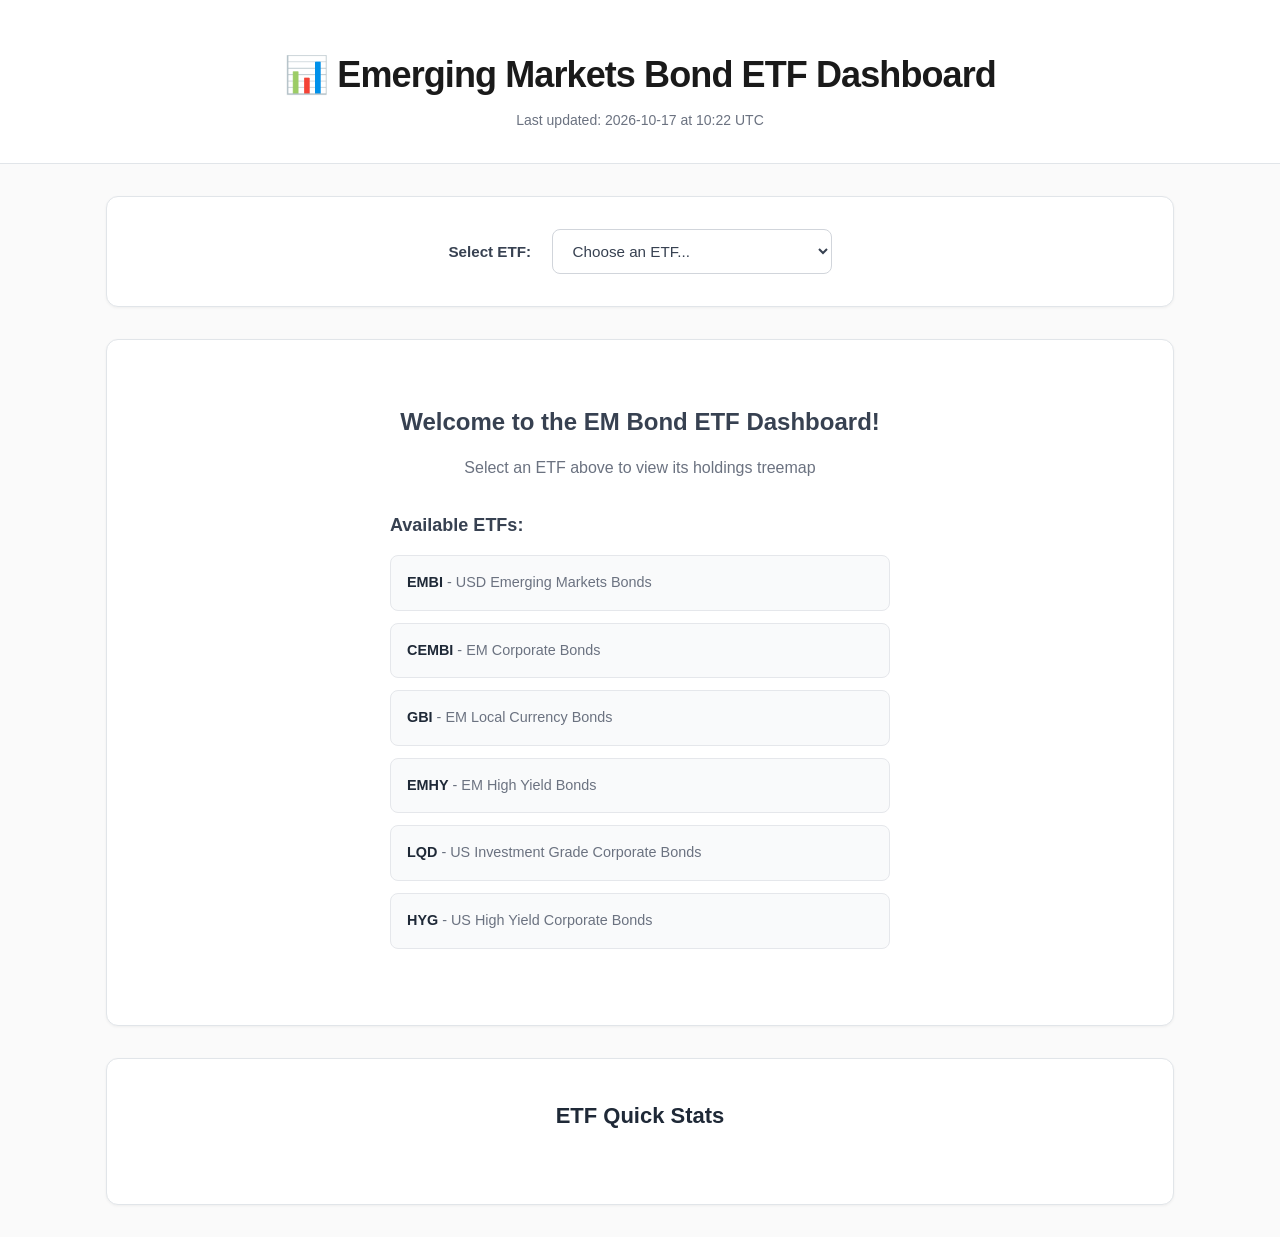
==== docs/index.html @ 2e0b38f7 "Update dashboard data Sat Oct 17 10:22:21 UTC 2026" ====
<!DOCTYPE html>
<html lang="en">
<head>
    <meta charset="UTF-8">
    <meta name="viewport" content="width=device-width, initial-scale=1.0">
    <title>Emerging Markets Bond ETF Dashboard</title>
    <link rel="stylesheet" href="style.css">
</head>
<body>
    <header>
        <h1>📊 Emerging Markets Bond ETF Dashboard</h1>
        <p class="last-updated">Last updated: 2026-10-17 at 10:22 UTC</p>
    </header>
    
    <main>
        <div class="controls">
            <label for="etfSelect">Select ETF:</label>
            <select id="etfSelect" onchange="showChart()">
                <option value="">Choose an ETF...</option>
            </select>
        </div>
        
        <div id="chartContainer">
            <div class="placeholder">
                <h3>Welcome to the EM Bond ETF Dashboard!</h3>
                <p>Select an ETF above to view its holdings treemap</p>
                <div class="description">
                    <h4>Available ETFs:</h4>
                    <ul>
                        <li><strong>EMBI</strong> - USD Emerging Markets Bonds</li>
                        <li><strong>CEMBI</strong> - EM Corporate Bonds</li>
                        <li><strong>GBI</strong> - EM Local Currency Bonds</li>
                        <li><strong>EMHY</strong> - EM High Yield Bonds</li>
                        <li><strong>LQD</strong> - US Investment Grade Corporate Bonds</li>
                        <li><strong>HYG</strong> - US High Yield Corporate Bonds</li>
                    </ul>
                </div>
            </div>
        </div>

        <div class="stats">
            <h3>ETF Quick Stats</h3>
            <div class="stats-grid">
            </div>
        </div>
    </main>
    
    <script>
        function showChart() {
            const etf = document.getElementById('etfSelect').value;
            const container = document.getElementById('chartContainer');
            
            if (etf) {
                container.innerHTML = `<iframe src="charts/${etf}.html" width="100%" height="700px" frameborder="0"></iframe>`;
            } else {
                container.innerHTML = `
                    <div class="placeholder">
                        <h3>Welcome to the EM Bond ETF Dashboard!</h3>
                        <p>Select an ETF above to view its holdings treemap</p>
                        <div class="description">
                            <h4>Available ETFs:</h4>
                            <ul>
                                <li><strong>EMBI</strong> - USD Emerging Markets Bonds</li>
                                <li><strong>CEMBI</strong> - EM Corporate Bonds</li>
                                <li><strong>GBI</strong> - EM Local Currency Bonds</li>
                                <li><strong>EMHY</strong> - EM High Yield Bonds</li>
                                <li><strong>LQD</strong> - US Investment Grade Corporate Bonds</li>
                                <li><strong>HYG</strong> - US High Yield Corporate Bonds</li>
                            </ul>
                        </div>
                    </div>
                `;
            }
        }
    </script>
</body>
</html>
---- docs/style.css ----
* {
    margin: 0;
    padding: 0;
    box-sizing: border-box;
}

body {
    font-family: -apple-system, BlinkMacSystemFont, 'Segoe UI', Roboto, 'Helvetica Neue', Arial, sans-serif;
    line-height: 1.5;
    color: #1a1a1a;
    background: #fafafa;
    font-weight: 400;
}

header {
    background: #ffffff;
    padding: 3rem 2rem 2rem;
    text-align: center;
    border-bottom: 1px solid #e1e5e9;
}

header h1 {
    font-size: 2.25rem;
    font-weight: 700;
    color: #1a1a1a;
    margin-bottom: 0.5rem;
    letter-spacing: -0.025em;
}

.last-updated {
    color: #6b7280;
    font-size: 0.875rem;
    font-weight: 500;
}

main {
    max-width: 1100px;
    margin: 0 auto;
    padding: 2rem 1rem;
}

.controls {
    background: #ffffff;
    padding: 2rem;
    border-radius: 12px;
    margin-bottom: 2rem;
    text-align: center;
    border: 1px solid #e1e5e9;
    box-shadow: 0 1px 3px rgba(0, 0, 0, 0.05);
}

.controls label {
    font-weight: 600;
    margin-right: 1rem;
    color: #374151;
    font-size: 0.95rem;
}

select {
    padding: 0.75rem 1rem;
    font-size: 0.95rem;
    border: 1.5px solid #d1d5db;
    border-radius: 8px;
    background: #ffffff;
    color: #374151;
    cursor: pointer;
    transition: all 0.2s ease;
    font-weight: 500;
    min-width: 280px;
}

select:focus {
    outline: none;
    border-color: #2563eb;
    box-shadow: 0 0 0 3px rgba(37, 99, 235, 0.1);
}

select:hover {
    border-color: #9ca3af;
}

#chartContainer {
    background: #ffffff;
    border-radius: 12px;
    overflow: hidden;
    border: 1px solid #e1e5e9;
    box-shadow: 0 1px 3px rgba(0, 0, 0, 0.05);
    margin-bottom: 2rem;
}

.placeholder {
    padding: 4rem 2rem;
    text-align: center;
    color: #6b7280;
}

.placeholder h3 {
    margin-bottom: 1rem;
    font-size: 1.5rem;
    color: #374151;
    font-weight: 600;
}

.placeholder p {
    font-size: 1rem;
    margin-bottom: 2rem;
}

.description {
    margin-top: 2rem;
    text-align: left;
    max-width: 500px;
    margin-left: auto;
    margin-right: auto;
}

.description h4 {
    font-size: 1.125rem;
    font-weight: 600;
    color: #374151;
    margin-bottom: 1rem;
}

.description ul {
    list-style: none;
    padding: 0;
}

.description li {
    margin-bottom: 0.75rem;
    padding: 1rem;
    background: #f9fafb;
    border-radius: 8px;
    border: 1px solid #e5e7eb;
    font-size: 0.9rem;
}

.description li strong {
    color: #1f2937;
    font-weight: 600;
}

iframe {
    width: 100%;
    height: 700px;
    border: none;
}

.stats {
    background: #ffffff;
    padding: 2.5rem 2rem;
    border-radius: 12px;
    border: 1px solid #e1e5e9;
    box-shadow: 0 1px 3px rgba(0, 0, 0, 0.05);
}

.stats h3 {
    margin-bottom: 2rem;
    text-align: center;
    color: #1f2937;
    font-size: 1.375rem;
    font-weight: 600;
}

.stats-grid {
    display: grid;
    grid-template-columns: repeat(auto-fit, minmax(240px, 1fr));
    gap: 1.5rem;
}

.stat-card {
    background: #f8fafc;
    border: 1px solid #e2e8f0;
    padding: 1.5rem;
    border-radius: 10px;
    transition: all 0.2s ease;
}

.stat-card:hover {
    border-color: #cbd5e1;
    box-shadow: 0 4px 6px rgba(0, 0, 0, 0.05);
}

.stat-card h4 {
    margin-bottom: 1.25rem;
    font-size: 1.125rem;
    text-align: center;
    color: #1f2937;
    font-weight: 600;
    padding-bottom: 0.75rem;
    border-bottom: 1px solid #e2e8f0;
}

.stat-row {
    display: flex;
    justify-content: space-between;
    align-items: center;
    margin-bottom: 0.75rem;
    font-size: 0.875rem;
    color: #4b5563;
}

.stat-row:last-child {
    margin-bottom: 0;
}

.stat-row span:first-child {
    font-weight: 500;
}

.stat-row span:last-child {
    font-weight: 600;
    color: #1f2937;
}

/* Clean scrollbar for webkit browsers */
::-webkit-scrollbar {
    width: 6px;
}

::-webkit-scrollbar-track {
    background: #f1f5f9;
}

::-webkit-scrollbar-thumb {
    background: #cbd5e1;
    border-radius: 3px;
}

::-webkit-scrollbar-thumb:hover {
    background: #94a3b8;
}

@media (max-width: 768px) {
    header {
        padding: 2rem 1rem 1.5rem;
    }
    
    header h1 {
        font-size: 1.875rem;
    }
    
    main {
        padding: 1rem 0.75rem;
    }
    
    .controls {
        padding: 1.5rem 1rem;
    }
    
    .controls label {
        display: block;
        margin-bottom: 0.75rem;
        margin-right: 0;
    }
    
    select {
        width: 100%;
        min-width: unset;
    }
    
    .stats {
        padding: 2rem 1rem;
    }
    
    .stats-grid {
        grid-template-columns: 1fr;
        gap: 1rem;
    }
    
    iframe {
        height: 500px;
    }
    
    .placeholder {
        padding: 3rem 1rem;
    }
}
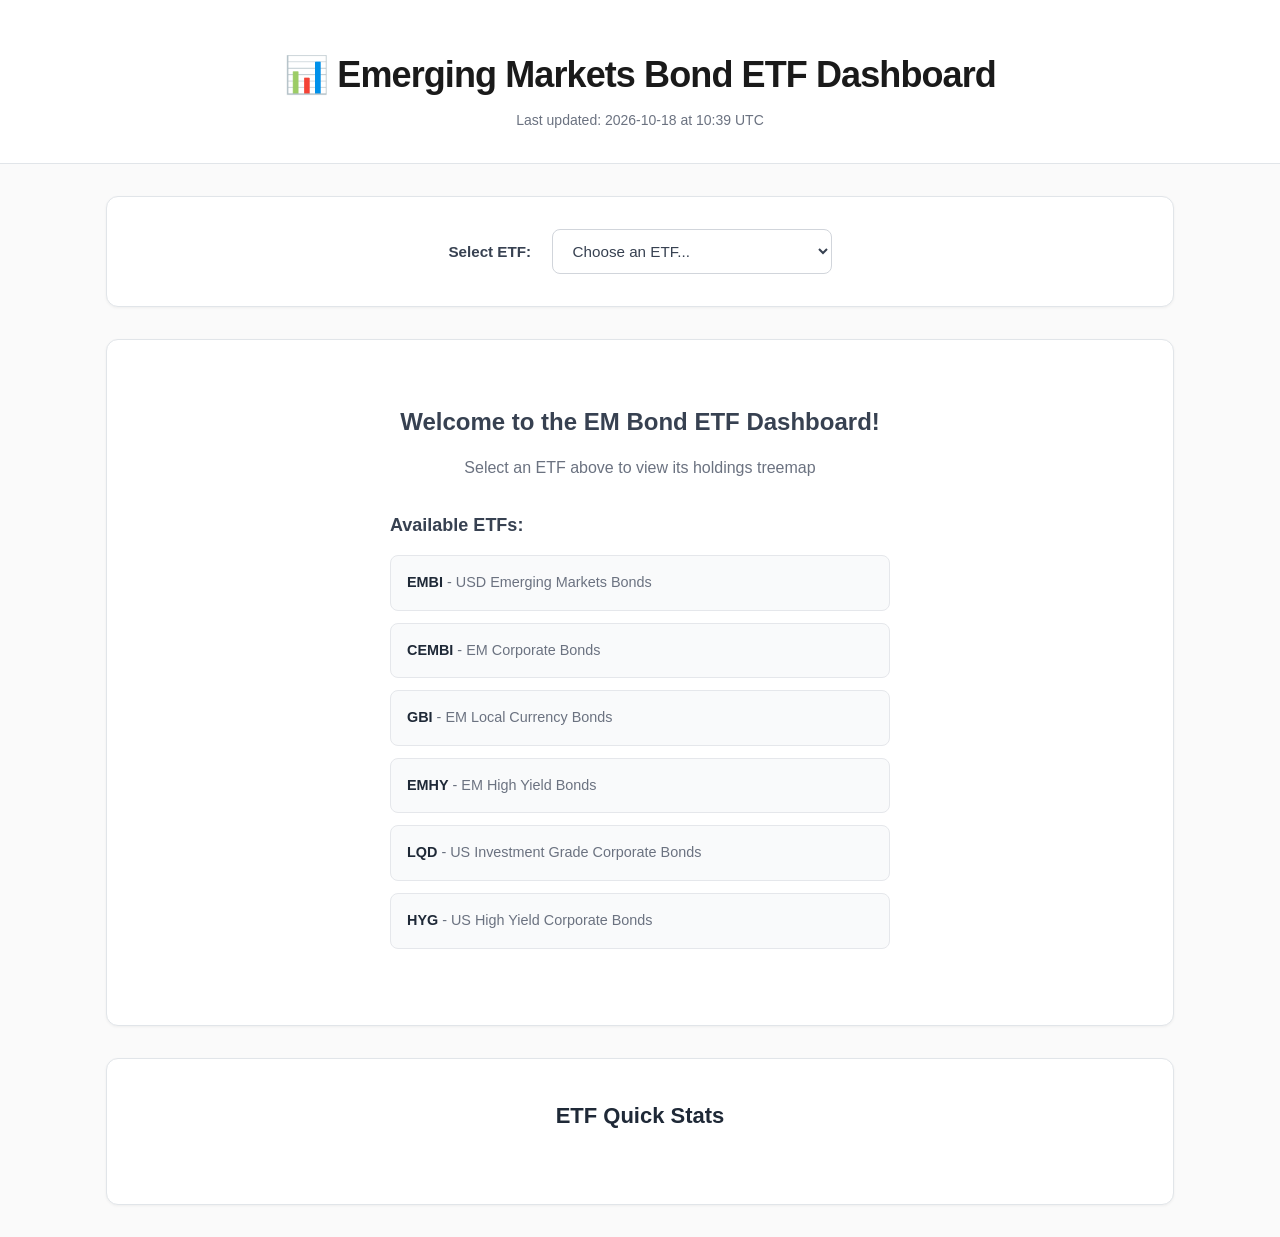
==== commit 10006881: "Update dashboard data Sun Oct 18 10:39:36 UTC 2026" ====
--- a/docs/index.html
+++ b/docs/index.html
@@ -9,7 +9,7 @@
 <body>
     <header>
         <h1>📊 Emerging Markets Bond ETF Dashboard</h1>
-        <p class="last-updated">Last updated: 2026-10-17 at 10:22 UTC</p>
+        <p class="last-updated">Last updated: 2026-10-18 at 10:39 UTC</p>
     </header>
     
     <main>
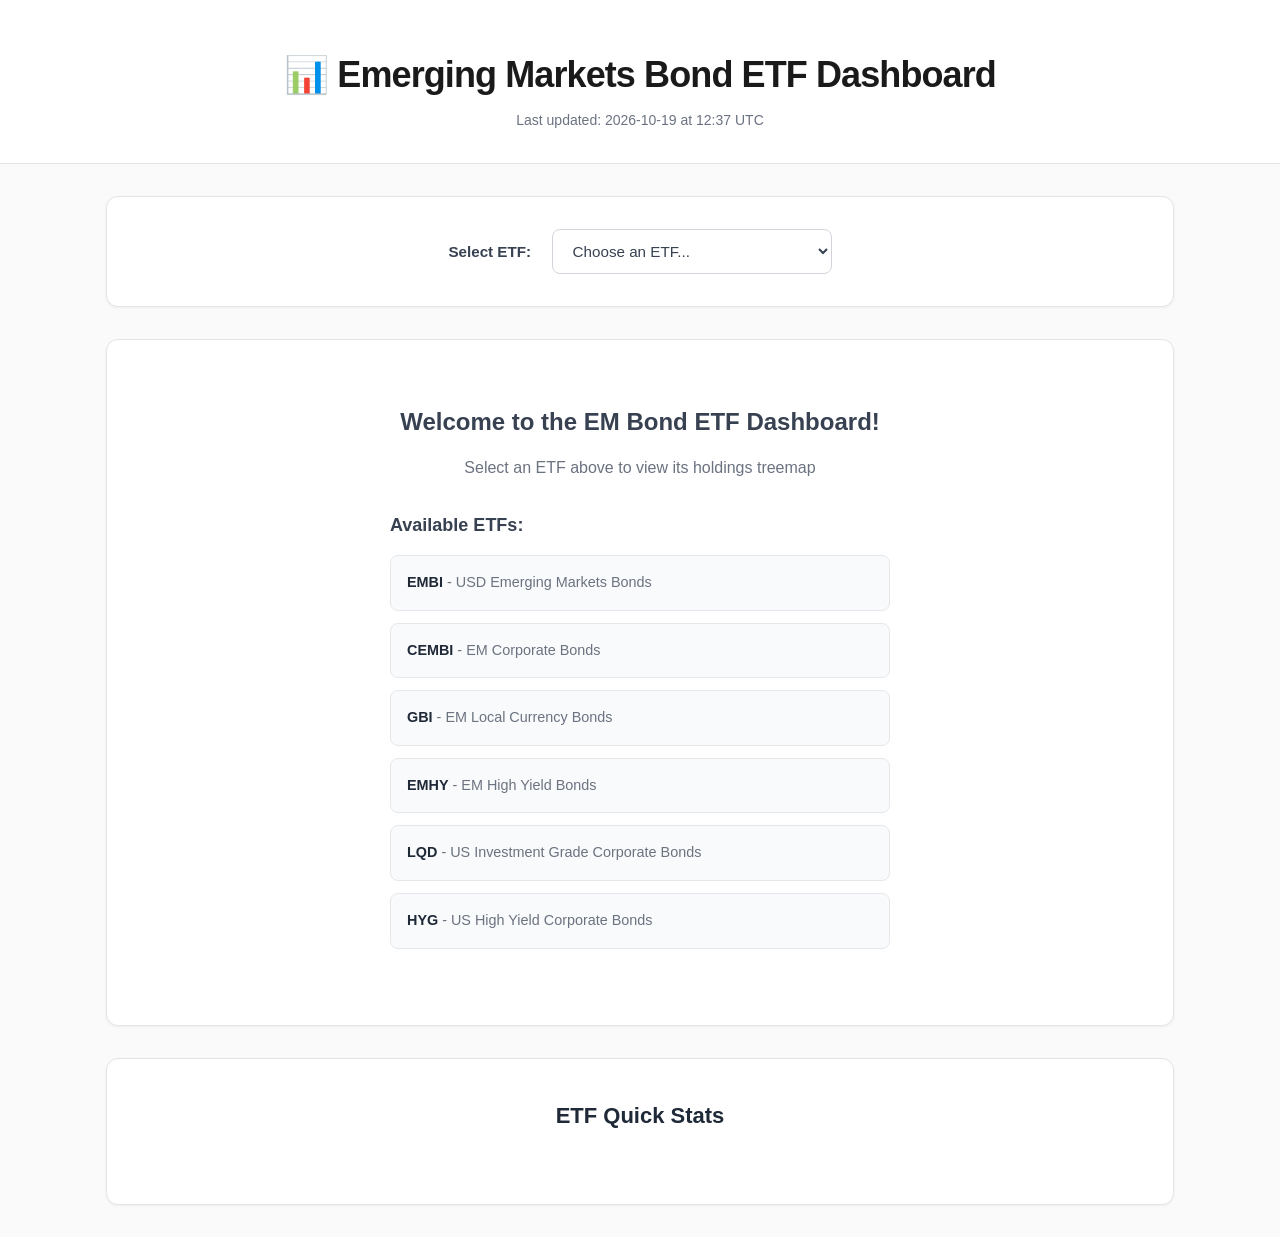
==== commit 272a1d4c: "Update dashboard data Mon Oct 19 12:37:46 UTC 2026" ====
--- a/docs/index.html
+++ b/docs/index.html
@@ -9,7 +9,7 @@
 <body>
     <header>
         <h1>📊 Emerging Markets Bond ETF Dashboard</h1>
-        <p class="last-updated">Last updated: 2026-10-18 at 10:39 UTC</p>
+        <p class="last-updated">Last updated: 2026-10-19 at 12:37 UTC</p>
     </header>
     
     <main>
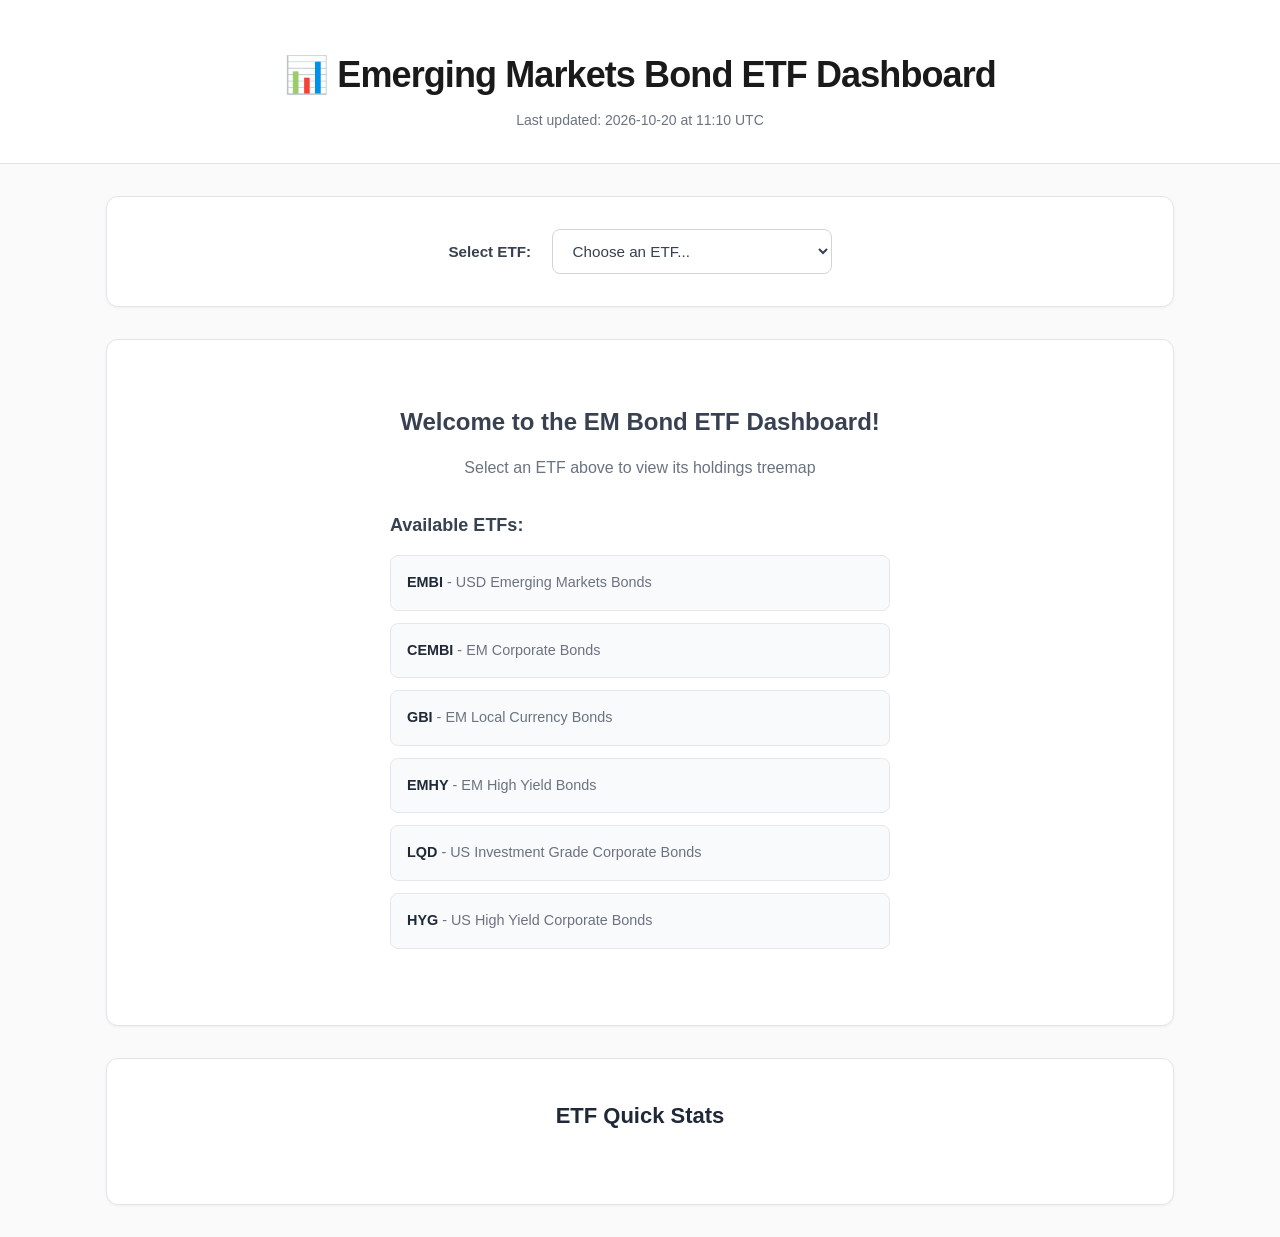
==== commit 218c3788: "Update dashboard data Tue Oct 20 11:10:38 UTC 2026" ====
--- a/docs/index.html
+++ b/docs/index.html
@@ -9,7 +9,7 @@
 <body>
     <header>
         <h1>📊 Emerging Markets Bond ETF Dashboard</h1>
-        <p class="last-updated">Last updated: 2026-10-19 at 12:37 UTC</p>
+        <p class="last-updated">Last updated: 2026-10-20 at 11:10 UTC</p>
     </header>
     
     <main>
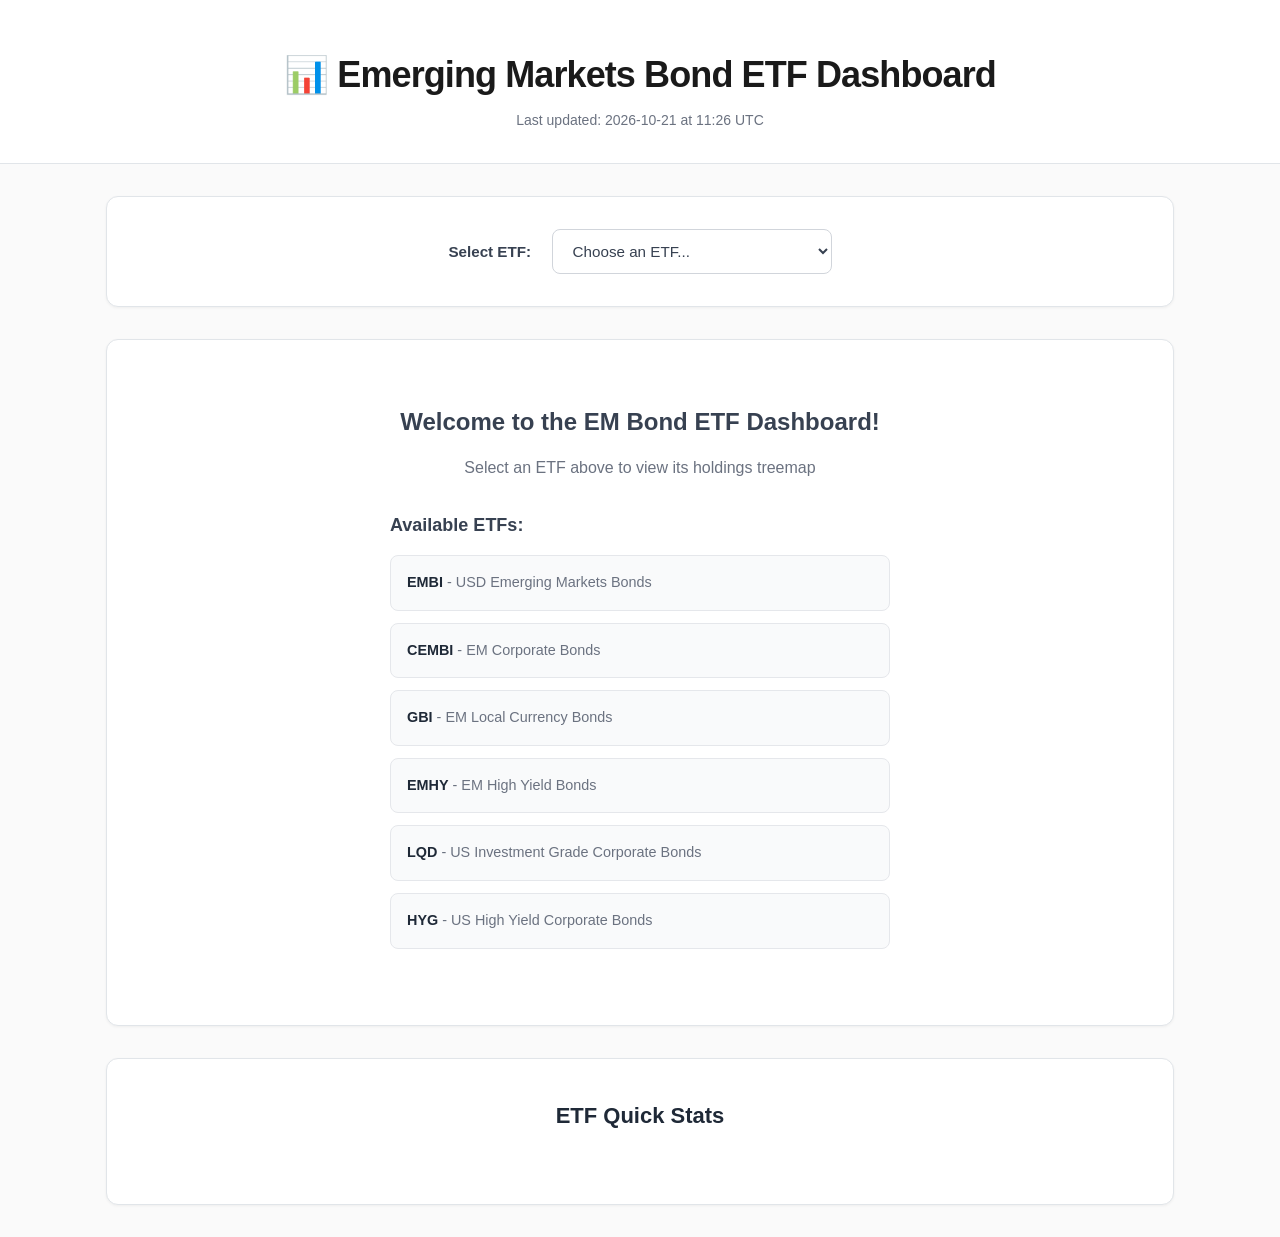
==== commit 120013ba: "Update dashboard data Wed Oct 21 11:26:03 UTC 2026" ====
--- a/docs/index.html
+++ b/docs/index.html
@@ -9,7 +9,7 @@
 <body>
     <header>
         <h1>📊 Emerging Markets Bond ETF Dashboard</h1>
-        <p class="last-updated">Last updated: 2026-10-20 at 11:10 UTC</p>
+        <p class="last-updated">Last updated: 2026-10-21 at 11:26 UTC</p>
     </header>
     
     <main>
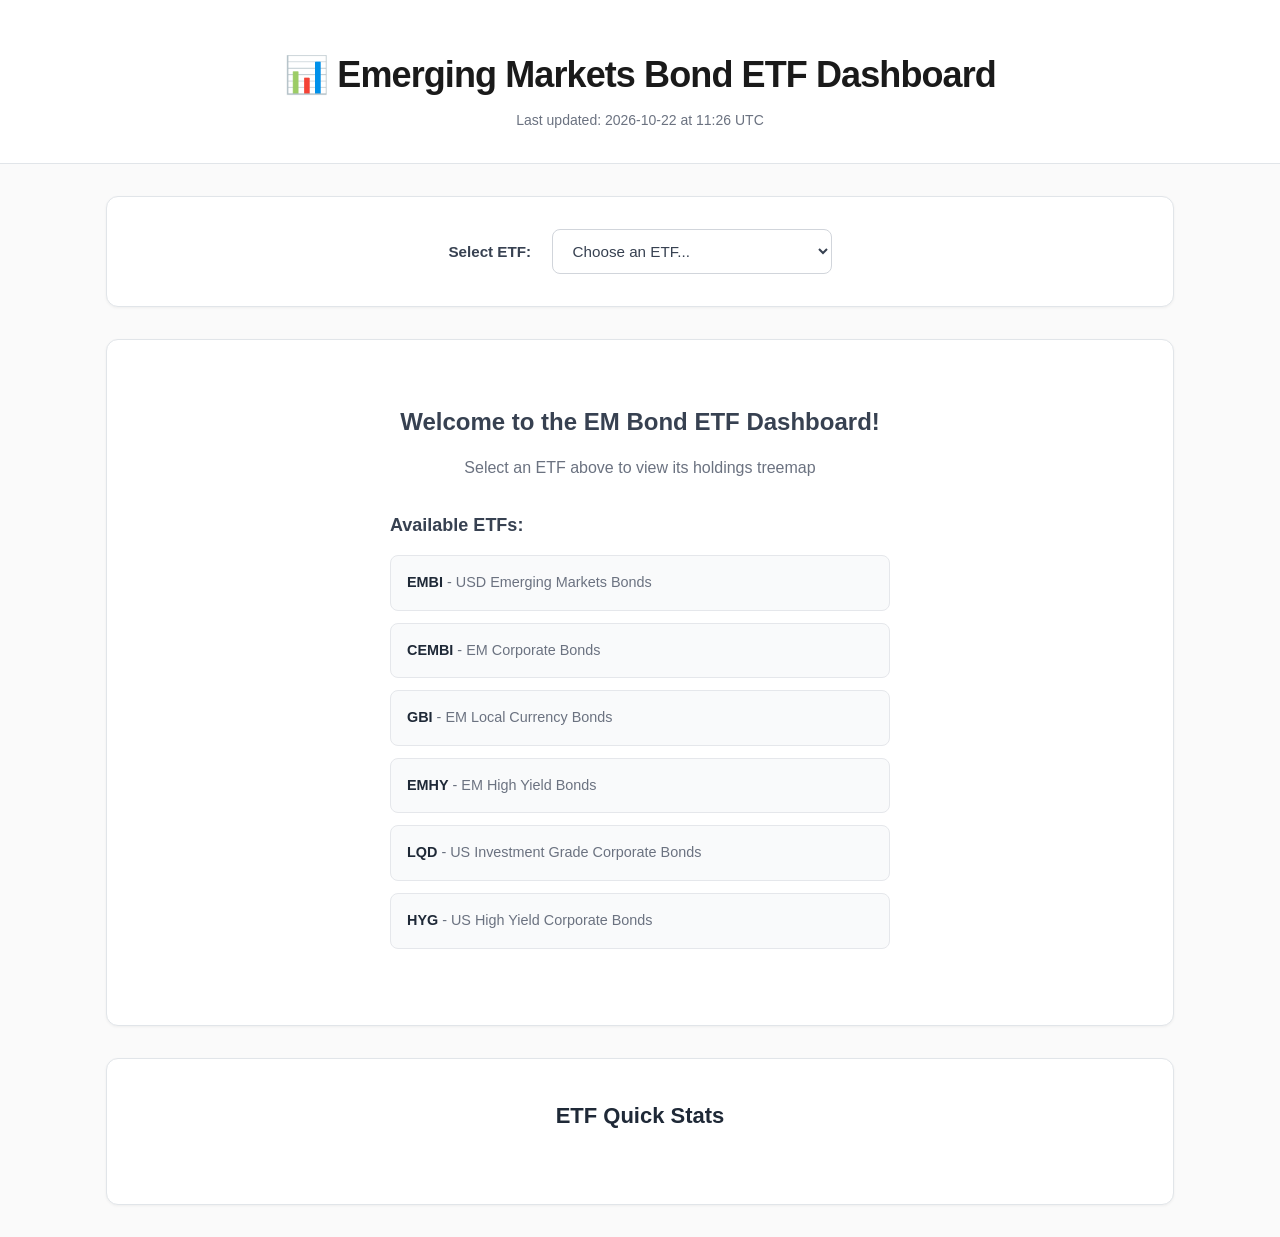
==== commit 9a179812: "Update dashboard data Thu Oct 22 11:26:23 UTC 2026" ====
--- a/docs/index.html
+++ b/docs/index.html
@@ -9,7 +9,7 @@
 <body>
     <header>
         <h1>📊 Emerging Markets Bond ETF Dashboard</h1>
-        <p class="last-updated">Last updated: 2026-10-21 at 11:26 UTC</p>
+        <p class="last-updated">Last updated: 2026-10-22 at 11:26 UTC</p>
     </header>
     
     <main>
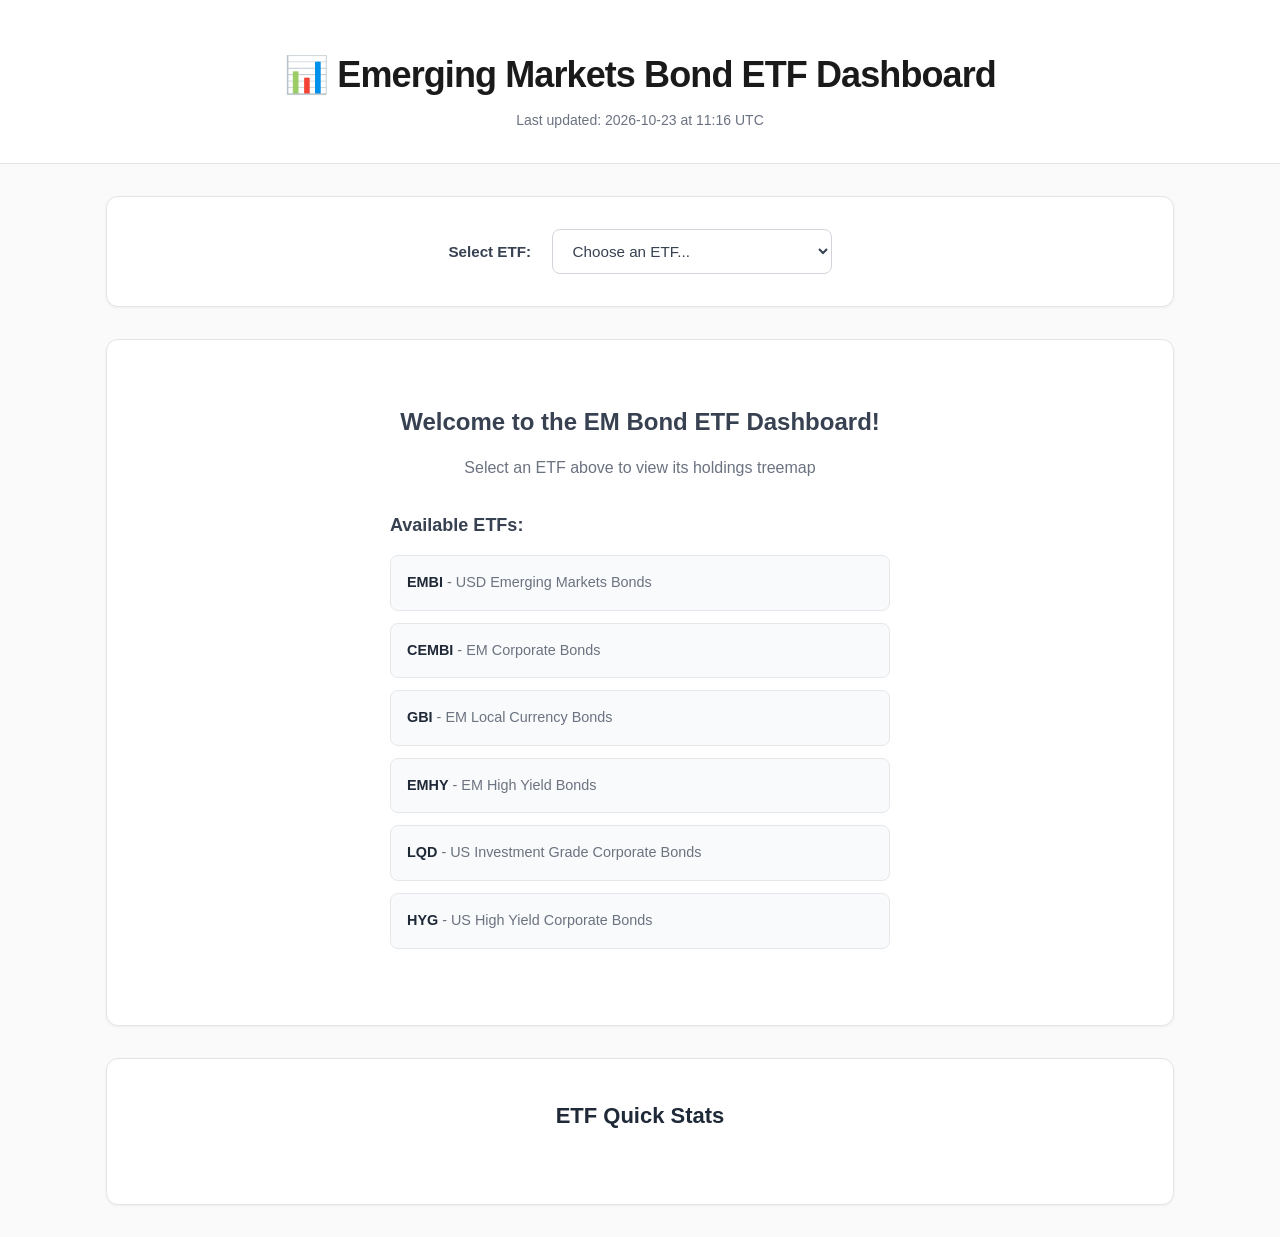
==== commit 684aaf2a: "Update dashboard data Fri Oct 23 11:16:13 UTC 2026" ====
--- a/docs/index.html
+++ b/docs/index.html
@@ -9,7 +9,7 @@
 <body>
     <header>
         <h1>📊 Emerging Markets Bond ETF Dashboard</h1>
-        <p class="last-updated">Last updated: 2026-10-22 at 11:26 UTC</p>
+        <p class="last-updated">Last updated: 2026-10-23 at 11:16 UTC</p>
     </header>
     
     <main>
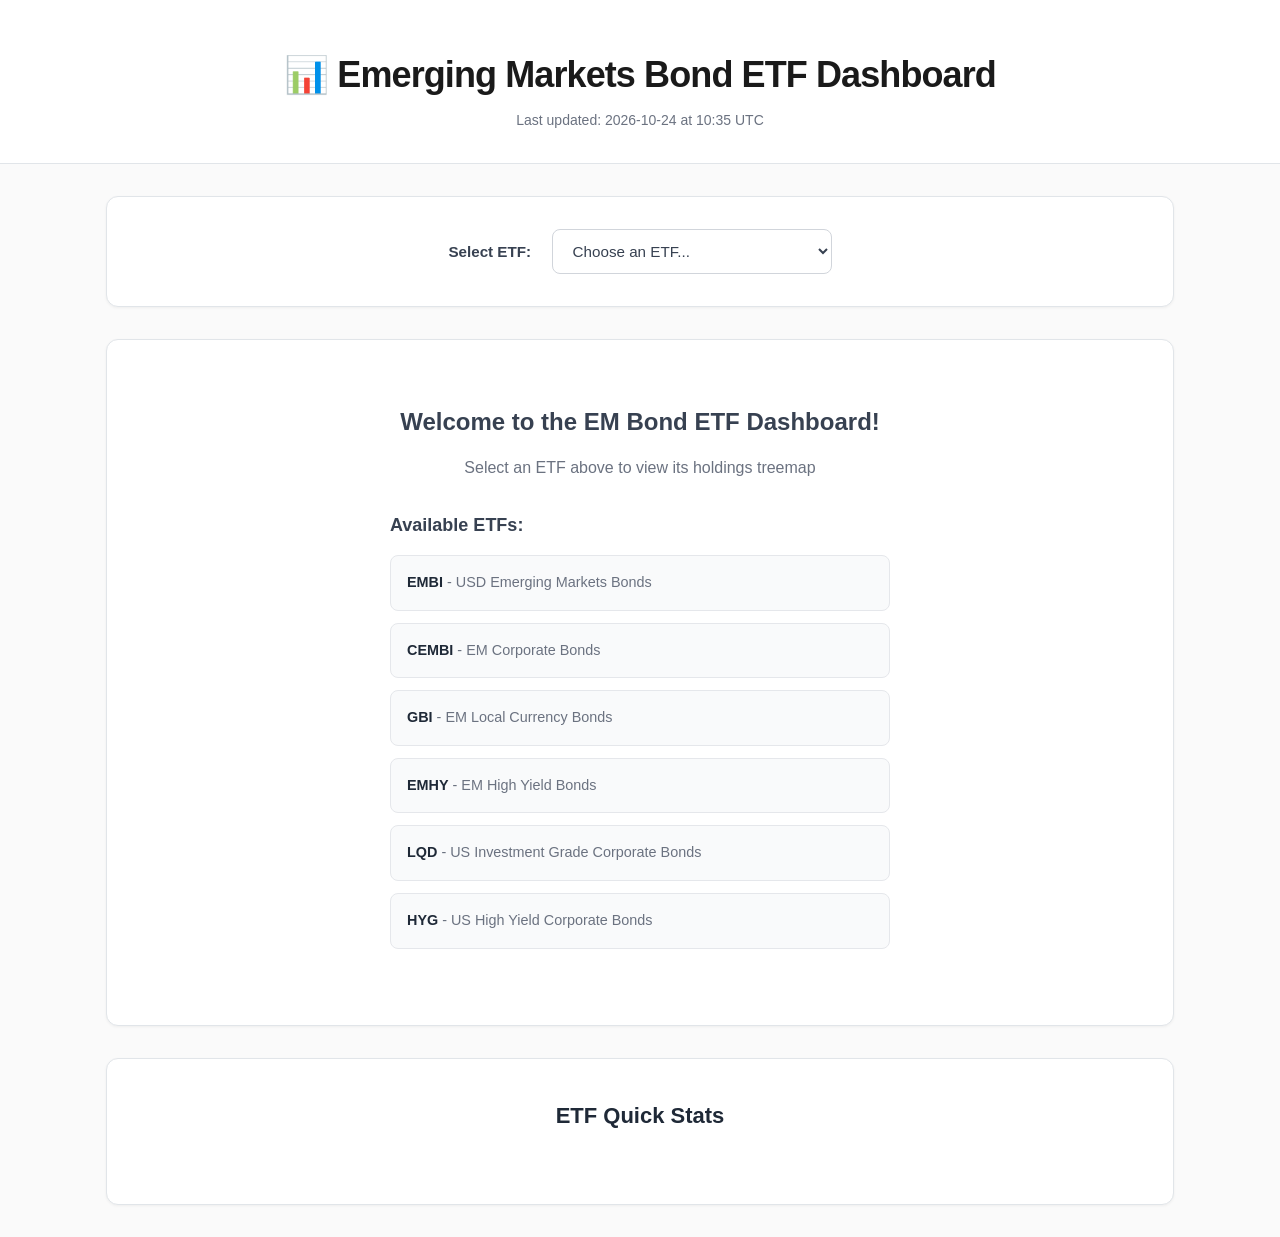
==== commit 080cd486: "Update dashboard data Sat Oct 24 10:35:37 UTC 2026" ====
--- a/docs/index.html
+++ b/docs/index.html
@@ -9,7 +9,7 @@
 <body>
     <header>
         <h1>📊 Emerging Markets Bond ETF Dashboard</h1>
-        <p class="last-updated">Last updated: 2026-10-23 at 11:16 UTC</p>
+        <p class="last-updated">Last updated: 2026-10-24 at 10:35 UTC</p>
     </header>
     
     <main>
